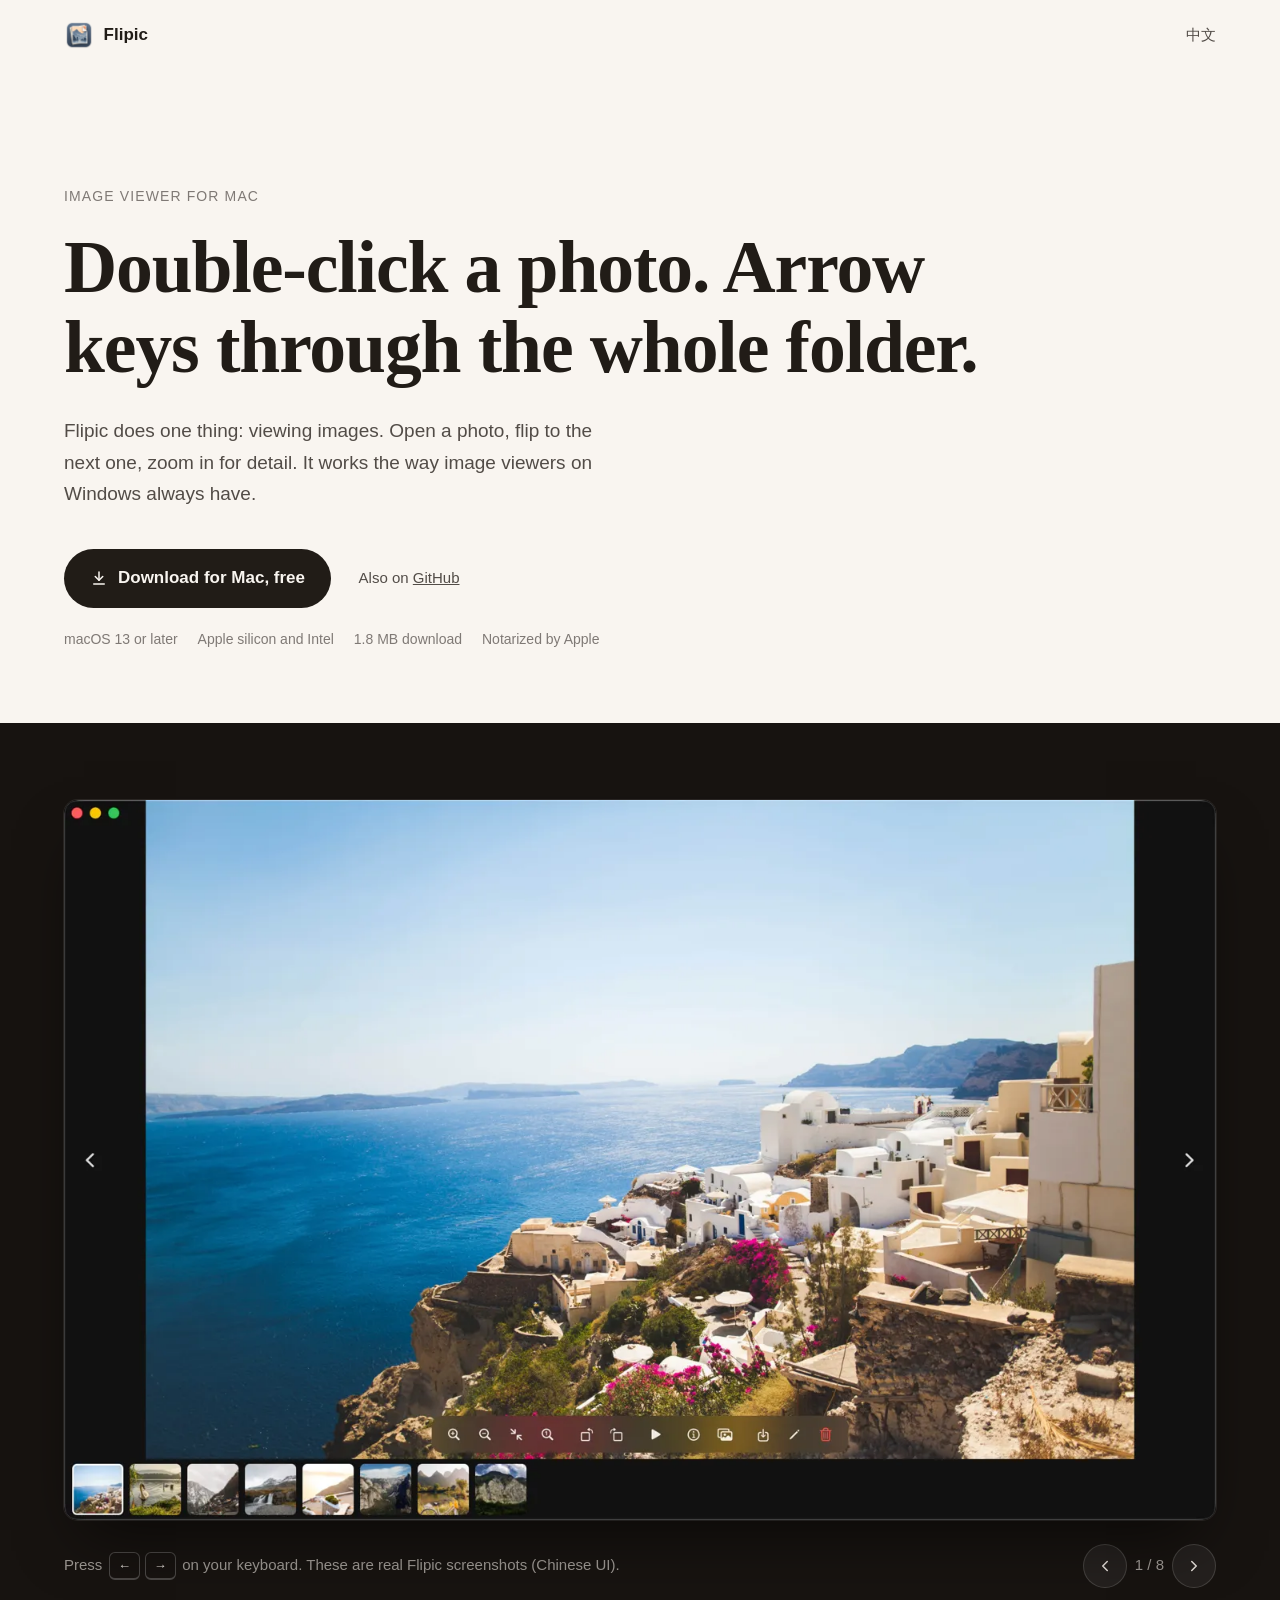
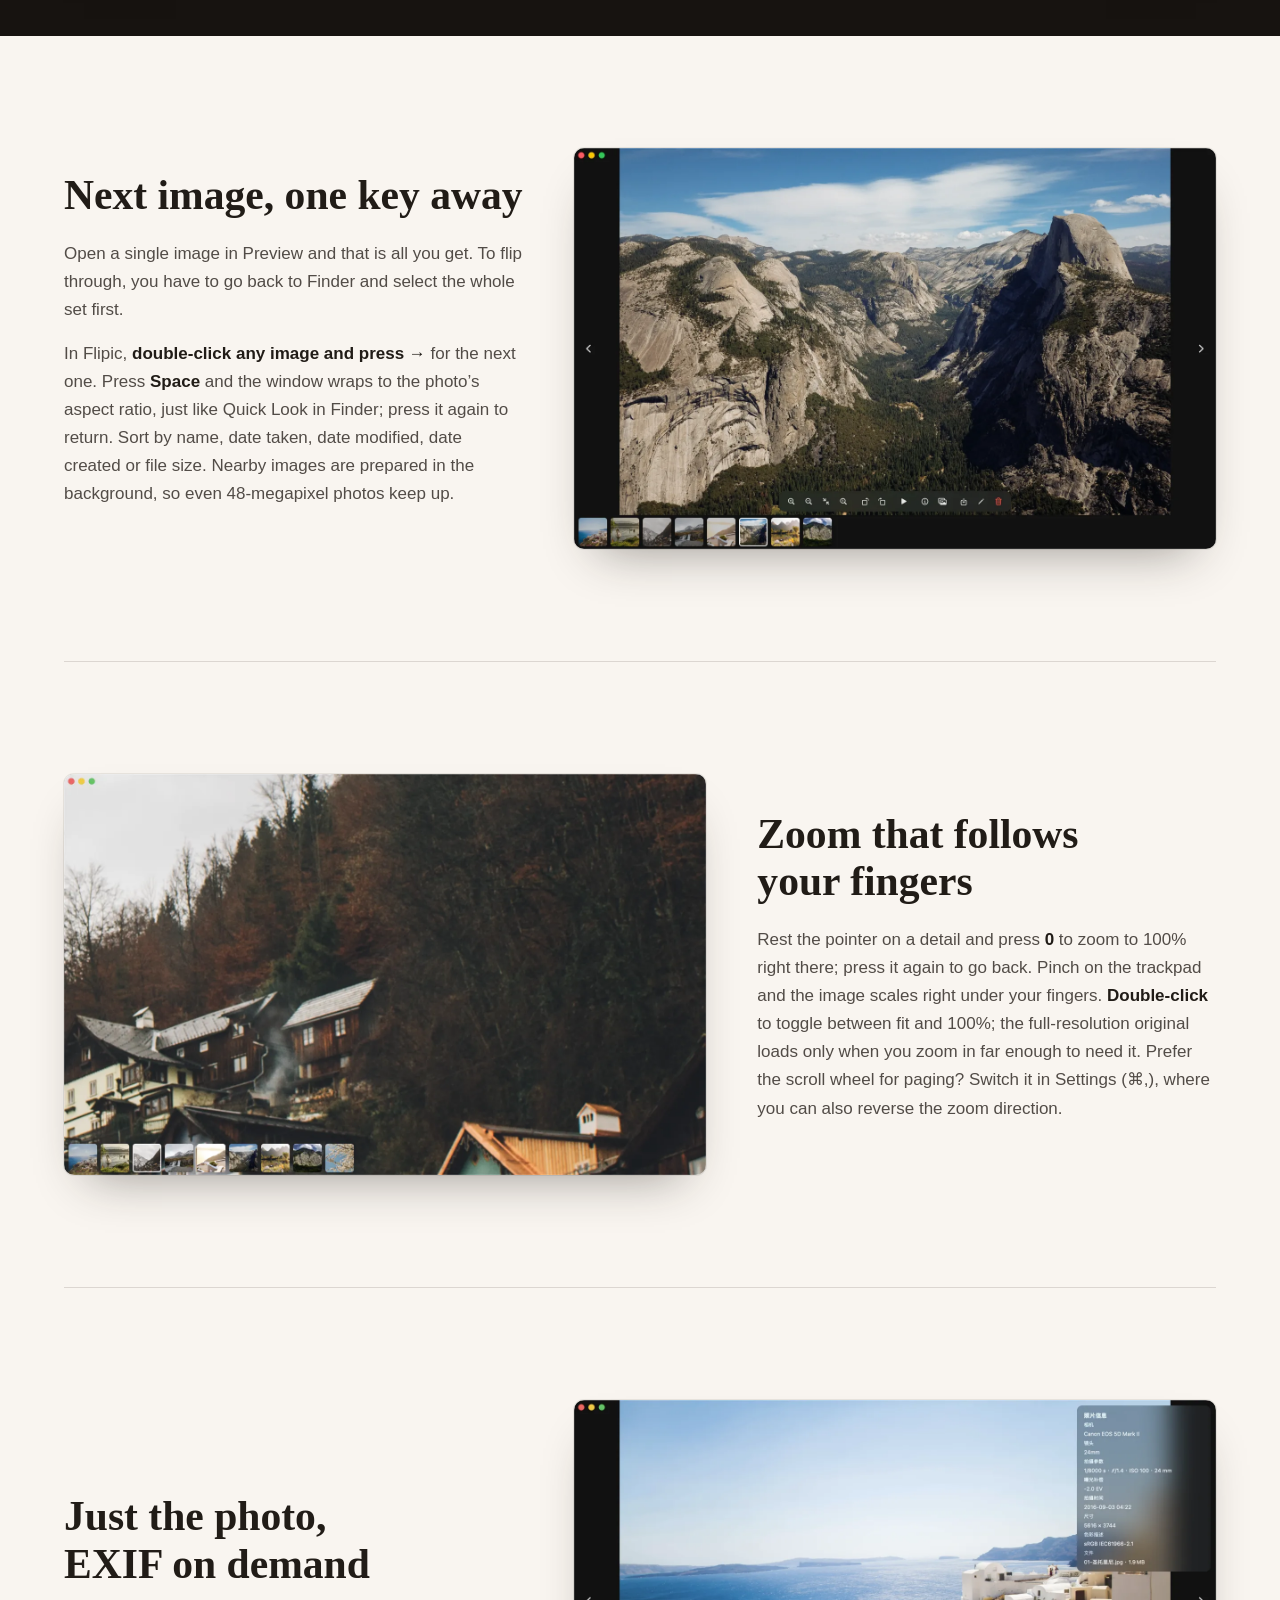
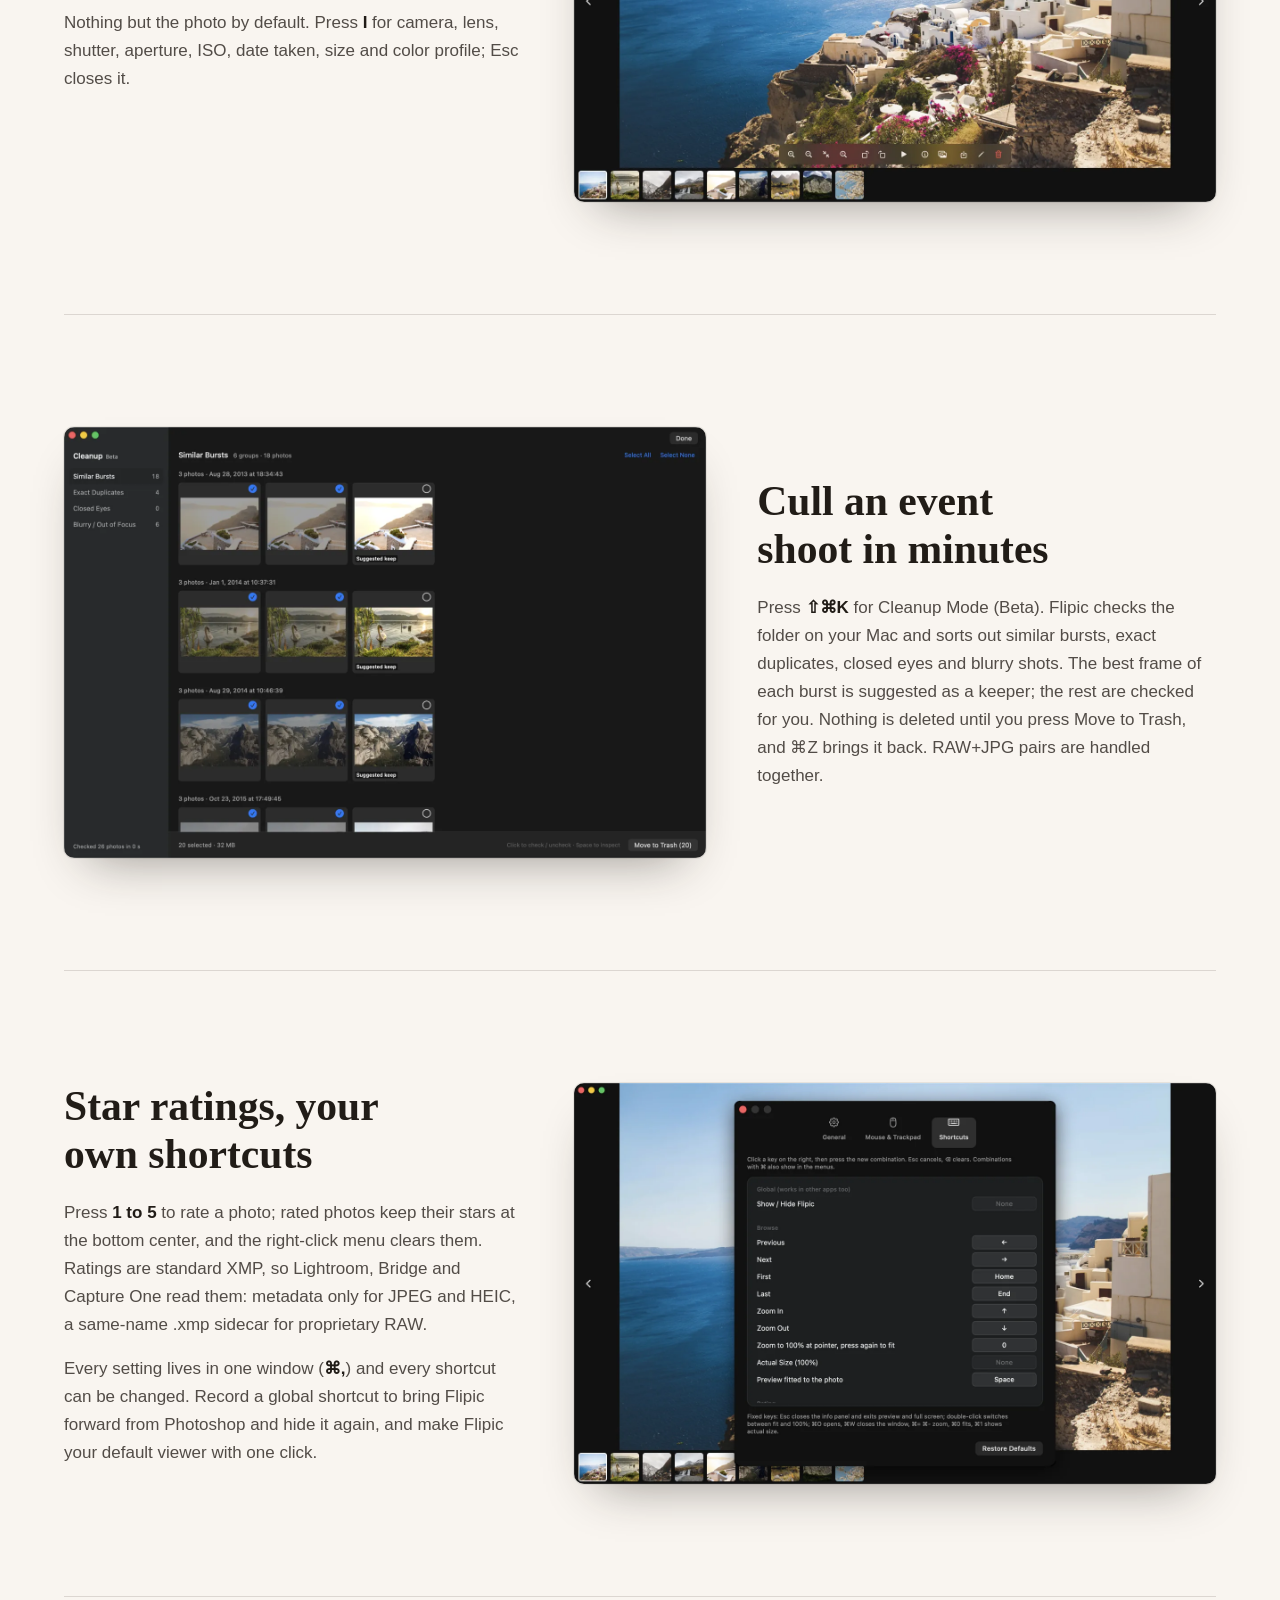
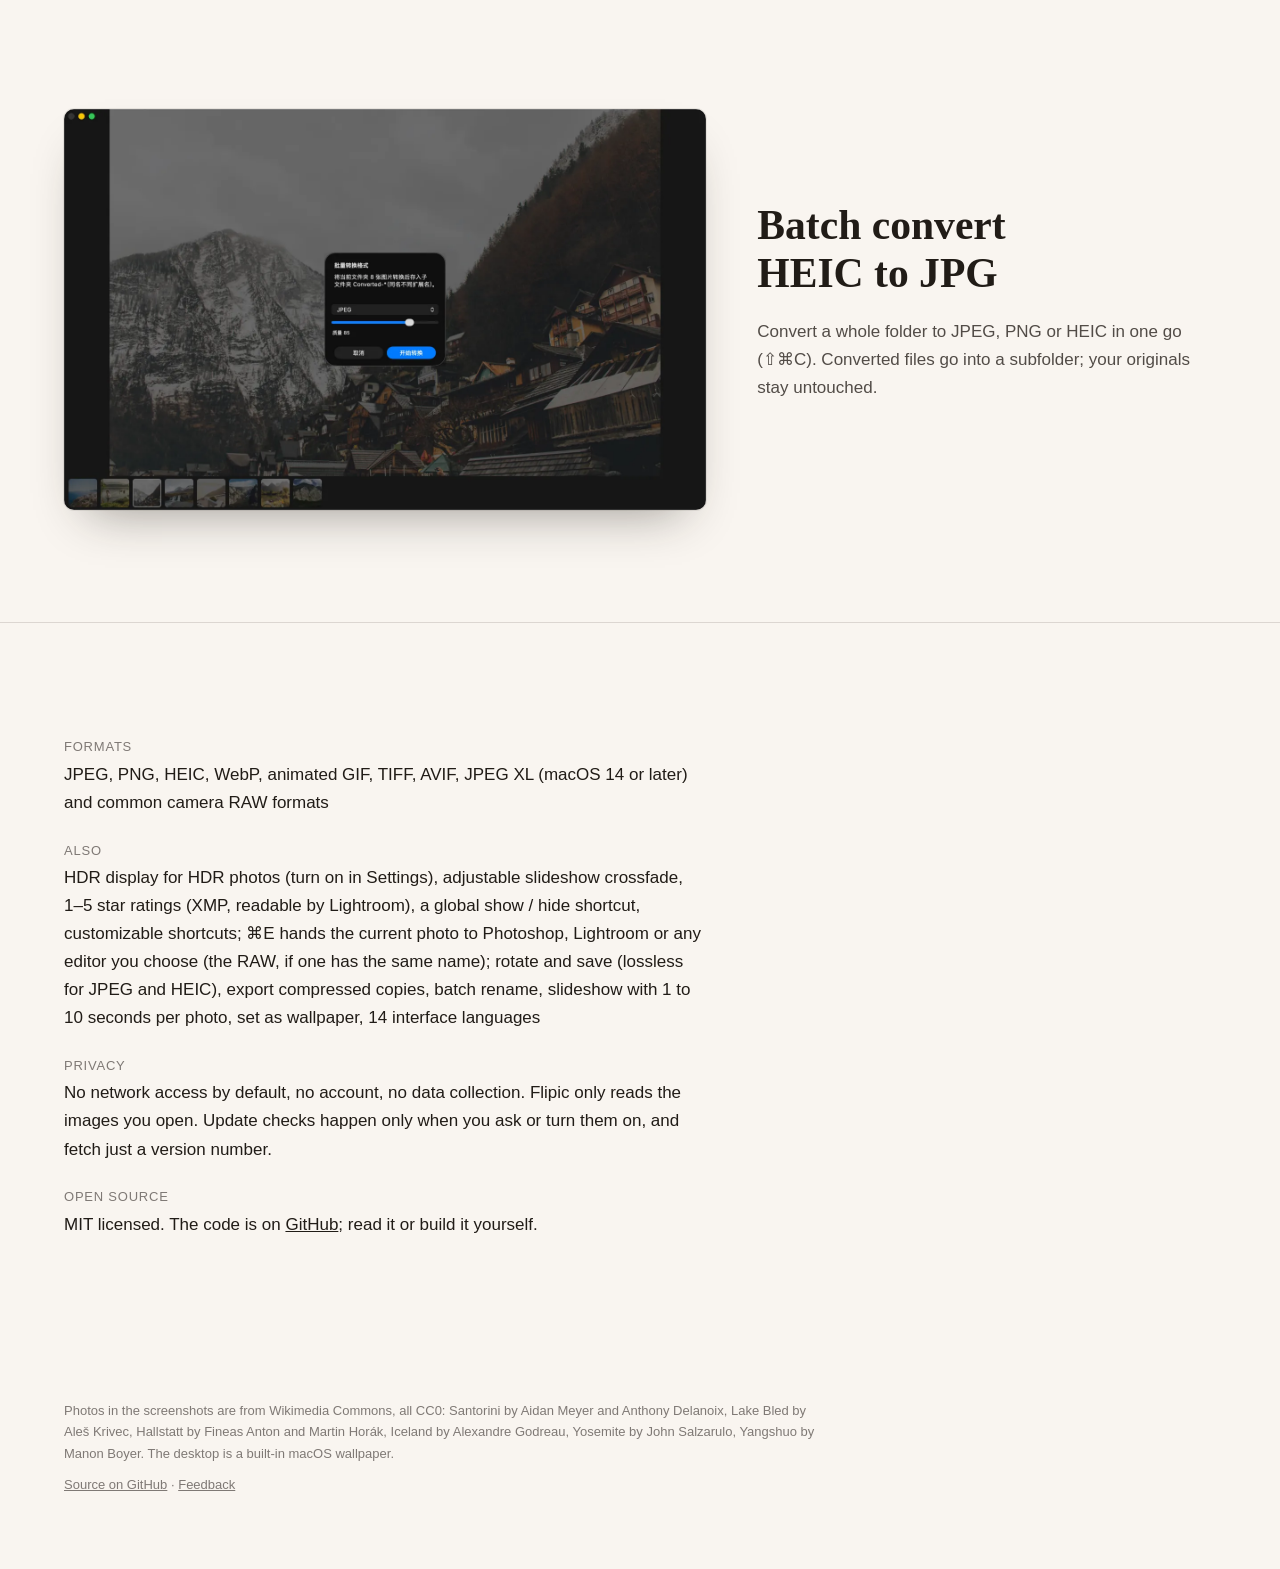
==== docs/en/index.html @ 59c208dd "0.8.1: more Pro tools, honest Pro page - FolderModel can hide files (used to show a JPG + RAW pair a" ====
<!doctype html>
<html lang="en">
<head>
<meta charset="utf-8">
<meta name="viewport" content="width=device-width, initial-scale=1">
<title>Flipic: a free Mac image viewer with arrow-key browsing</title>
<meta name="description" content="Flipic is a free image viewer for Mac. Double-click any image and use the arrow keys to browse the whole folder, like on Windows. Pinch to zoom, see EXIF details, batch convert HEIC to JPG. Under 1 MB, notarized by Apple.">
<link rel="canonical" href="https://flipic.app/en/">
<link rel="alternate" hreflang="zh-CN" href="https://flipic.app/">
<link rel="alternate" hreflang="en" href="https://flipic.app/en/">
<link rel="alternate" hreflang="x-default" href="https://flipic.app/">
<link rel="icon" type="image/png" href="../favicon.png">
<link rel="apple-touch-icon" href="../icon-256.png">
<meta property="og:type" content="website">
<meta property="og:title" content="Flipic: a free Mac image viewer">
<meta property="og:description" content="Double-click an image, browse the whole folder with the arrow keys. Free, under 1 MB.">
<meta property="og:image" content="https://flipic.app/og.jpg">
<meta property="og:url" content="https://flipic.app/en/">
<meta name="twitter:card" content="summary_large_image">
<script type="application/ld+json">
{
  "@context": "https://schema.org",
  "@type": "SoftwareApplication",
  "name": "Flipic",
  "operatingSystem": "macOS 13 or later",
  "applicationCategory": "MultimediaApplication",
  "softwareVersion": "0.8.1",
  "fileSize": "1.8MB",
  "downloadUrl": "https://flipic.app/download/Flipic.dmg",
  "image": "https://flipic.app/og.jpg",
  "offers": { "@type": "Offer", "price": "0", "priceCurrency": "USD" },
  "license": "https://opensource.org/licenses/MIT",
  "description": "Mac image viewer: double-click an image and browse the whole folder with the arrow keys, pinch to zoom, view EXIF, batch convert HEIC to JPG."
}
</script>
<style>
:root {
  --paper: oklch(97.2% 0.008 80);
  --paper-2: oklch(94.5% 0.011 78);
  --ink: oklch(23% 0.012 60);
  --ink-2: oklch(42% 0.012 60);
  --ink-3: oklch(58% 0.01 60);
  --rule: oklch(88% 0.01 70);
  --table: oklch(19% 0.008 60);
  --table-ink: oklch(90% 0.01 75);
  --table-ink-2: oklch(68% 0.01 70);
  --amber: oklch(72% 0.11 68);
  --display: ui-serif, "New York", Georgia, serif;
  --body: -apple-system, "SF Pro Text", "Helvetica Neue", sans-serif;
  --measure: 34rem;
  --gutter: clamp(1.25rem, 4vw, 3.5rem);
}
* { box-sizing: border-box; }
body { margin: 0; background: var(--paper); color: var(--ink); font: 400 1.0625rem/1.65 var(--body); }
a { color: inherit; }
h1, h2 { text-wrap: balance; }
img { display: block; max-width: 100%; height: auto; }
.wrap { width: min(72rem, 100% - 2 * var(--gutter)); margin-inline: auto; }
.top { display: flex; align-items: center; justify-content: space-between; padding-block: 1.25rem; }
.brand { display: flex; align-items: center; gap: .6rem; text-decoration: none; font-weight: 600; }
.brand img { width: 30px; height: 30px; border-radius: 23%; }
.top nav { display: flex; gap: clamp(1rem, 3vw, 2rem); font-size: .9375rem; color: var(--ink-2); }
.top nav a { text-decoration: none; }
.hero { padding-block: clamp(3rem, 9vw, 7.5rem) clamp(2.5rem, 6vw, 4.5rem); }
.eyebrow { font-size: .875rem; color: var(--ink-3); letter-spacing: .08em; text-transform: uppercase; margin: 0 0 1.25rem; }
h1 { font-family: var(--display); font-weight: 600; font-size: clamp(2.5rem, 6.2vw, 4.6rem); line-height: 1.08; letter-spacing: -.015em; margin: 0; max-width: 14em; }
.lede { max-width: var(--measure); margin: 1.75rem 0 0; color: var(--ink-2); font-size: clamp(1.0625rem, 1.6vw, 1.1875rem); }
.get { margin-top: 2.5rem; display: flex; flex-wrap: wrap; align-items: center; gap: 1rem 1.75rem; }
.btn { display: inline-flex; align-items: center; gap: .65rem; background: var(--ink); color: var(--paper); text-decoration: none; font-weight: 600; padding: .95rem 1.6rem; border-radius: 999px; transition: transform .2s cubic-bezier(.22,1,.36,1), background-color .2s; }
.btn:hover { background: oklch(30% 0.014 60); }
.btn:active { transform: scale(.98); }
.btn svg { width: 18px; height: 18px; }
.alt { color: var(--ink-2); font-size: .9375rem; }
.facts { margin: 1.25rem 0 0; padding: 0; list-style: none; display: flex; flex-wrap: wrap; gap: .35rem 1.25rem; font-size: .875rem; color: var(--ink-3); }
.table { background: var(--table); color: var(--table-ink); padding-block: clamp(2.5rem, 6vw, 5rem) clamp(2rem, 4vw, 3rem); }
.frame { position: relative; aspect-ratio: 1440 / 900; border-radius: clamp(8px, 1.1vw, 14px); overflow: hidden; box-shadow: 0 0 0 1px oklch(100% 0 0 / .08), 0 30px 60px -20px oklch(0% 0 0 / .6); }
.frame img { position: absolute; inset: 0; width: 100%; height: 100%; object-fit: cover; opacity: 0; transition: opacity .16s ease-out; }
.frame img.on { opacity: 1; }
.deck { display: flex; align-items: center; justify-content: space-between; gap: 1rem; margin-top: 1.5rem; font-size: .9375rem; color: var(--table-ink-2); }
.deck kbd { font: 600 .8125rem/1 var(--body); color: var(--table-ink); border: 1px solid oklch(100% 0 0 / .22); border-bottom-width: 2px; border-radius: 6px; padding: .3rem .5rem; margin-inline: .15rem; }
.keys { display: flex; align-items: center; gap: .5rem; }
.keys button { width: 44px; height: 44px; border-radius: 50%; cursor: pointer; background: oklch(100% 0 0 / .06); color: var(--table-ink); border: 1px solid oklch(100% 0 0 / .14); display: grid; place-items: center; }
.keys button:hover { background: oklch(100% 0 0 / .12); }
.keys button.hit { background: oklch(100% 0 0 / .2); }
.keys svg { width: 18px; height: 18px; }
.count { font-variant-numeric: tabular-nums; }
.feature { display: grid; gap: clamp(1.75rem, 4vw, 4rem); align-items: center; grid-template-columns: minmax(0, 5fr) minmax(0, 7fr); padding-block: clamp(4rem, 9vw, 7rem); }
.feature + .feature { border-top: 1px solid var(--rule); }
.feature.flip { grid-template-columns: minmax(0, 7fr) minmax(0, 5fr); }
.feature.flip .copytext { order: 2; }
h2 { font-family: var(--display); font-weight: 600; font-size: clamp(1.75rem, 3.4vw, 2.6rem); line-height: 1.15; margin: 0 0 1.25rem; }
.copytext p { margin: 0 0 1rem; color: var(--ink-2); max-width: var(--measure); }
.copytext p strong { color: var(--ink); }
.shot { border-radius: 10px; overflow: hidden; box-shadow: 0 0 0 1px oklch(23% 0.012 60 / .08), 0 24px 48px -24px oklch(23% 0.012 60 / .45); }
.specs { padding-block: clamp(4rem, 8vw, 6rem); border-top: 1px solid var(--rule); }
.specs dt { font-size: .8125rem; color: var(--ink-3); letter-spacing: .06em; text-transform: uppercase; margin-top: 1.4rem; }
.specs dt:first-child { margin-top: 0; }
.specs dd { margin: .2rem 0 0; max-width: 40rem; }
footer { padding-block: 3rem 4rem; font-size: .8125rem; color: var(--ink-3); }
footer p { margin: 0 0 .6rem; max-width: 48rem; }
@media (prefers-reduced-motion: reduce) { .frame img { transition: none; } }
@media (max-width: 760px) {
  .feature, .feature.flip { grid-template-columns: 1fr; }
  .feature.flip .copytext { order: 0; }
  .deck { flex-direction: column-reverse; align-items: flex-start; }
  .hint-keys { display: none; }
}
</style>
</head>
<body>
<header class="wrap top">
  <a class="brand" href="./"><img src="../icon-256.png" alt="" width="30" height="30">Flipic</a>
  <nav><a href="../" hreflang="zh-CN">中文</a></nav>
</header>
<main>
  <section class="wrap hero">
    <p class="eyebrow">Image viewer for Mac</p>
    <h1>Double-click a photo. Arrow keys through the whole folder.</h1>
    <p class="lede">Flipic does one thing: viewing images. Open a photo, flip to the next one, zoom in for detail. It works the way image viewers on Windows always have.</p>
    <div class="get">
      <a class="btn" href="../download/Flipic.dmg" download>
        <svg viewBox="0 0 24 24" fill="none" stroke="currentColor" stroke-width="2" stroke-linecap="round" stroke-linejoin="round" aria-hidden="true"><path d="M12 4v11"/><path d="m7 10 5 5 5-5"/><path d="M5 20h14"/></svg>
        Download for Mac, free
      </a>
      <span class="alt">Also on <a href="https://github.com/xmasdong/flipic/releases/latest">GitHub</a></span>
    </div>
    <ul class="facts">
      <li>macOS 13 or later</li>
      <li>Apple silicon and Intel</li>
      <li>1.8 MB download</li>
      <li>Notarized by Apple</li>
    </ul>
  </section>

  <section class="table" aria-label="Browsing demo">
    <div class="wrap">
      <div class="frame" id="frame">
        <img class="on" src="../shots/browse-01.webp" alt="Flipic showing photo 1 of 8 in a folder" width="1440" height="900" fetchpriority="high">
      </div>
      <div class="deck">
        <span class="hint-keys">Press <kbd>←</kbd><kbd>→</kbd> on your keyboard. These are real Flipic screenshots (Chinese UI).</span>
        <span class="keys">
          <button type="button" data-step="-1" aria-label="Previous"><svg viewBox="0 0 24 24" fill="none" stroke="currentColor" stroke-width="2" stroke-linecap="round" stroke-linejoin="round" aria-hidden="true"><path d="m15 18-6-6 6-6"/></svg></button>
          <span class="count" id="count" aria-live="polite">1 / 8</span>
          <button type="button" data-step="1" aria-label="Next"><svg viewBox="0 0 24 24" fill="none" stroke="currentColor" stroke-width="2" stroke-linecap="round" stroke-linejoin="round" aria-hidden="true"><path d="m9 18 6-6-6-6"/></svg></button>
        </span>
      </div>
    </div>
  </section>

  <div class="wrap">
    <section class="feature">
      <div class="copytext">
        <h2>Next image, one key away</h2>
        <p>Open a single image in Preview and that is all you get. To flip through, you have to go back to Finder and select the whole set first.</p>
        <p>In Flipic, <strong>double-click any image and press →</strong> for the next one. Press <strong>Space</strong> and the window wraps to the photo’s aspect ratio, just like Quick Look in Finder; press it again to return. Sort by name, date taken, date modified, date created or file size. Nearby images are prepared in the background, so even 48-megapixel photos keep up.</p>
      </div>
      <img class="shot" src="../shots/browse-06.webp" alt="Flipic thumbnail strip and navigation arrows" width="1440" height="900" loading="lazy">
    </section>
    <section class="feature flip">
      <div class="copytext">
        <h2>Zoom that follows your fingers</h2>
        <p>Rest the pointer on a detail and press <strong>0</strong> to zoom to 100% right there; press it again to go back. Pinch on the trackpad and the image scales right under your fingers. <strong>Double-click</strong> to toggle between fit and 100%; the full-resolution original loads only when you zoom in far enough to need it. Prefer the scroll wheel for paging? Switch it in Settings (⌘,), where you can also reverse the zoom direction.</p>
      </div>
      <img class="shot" src="../shots/zoom.webp" alt="Flipic viewing a photo at 100%" width="1440" height="900" loading="lazy">
    </section>
    <section class="feature">
      <div class="copytext">
        <h2>Just the photo, EXIF on demand</h2>
        <p>Nothing but the photo by default. Press <strong>I</strong> for camera, lens, shutter, aperture, ISO, date taken, size and color profile; Esc closes it.</p>
      </div>
      <img class="shot" src="../shots/exif.webp" alt="Flipic photo info panel" width="1440" height="900" loading="lazy">
    </section>
    <section class="feature flip">
      <div class="copytext">
        <h2>Cull an event shoot in minutes</h2>
        <p>Press <strong>⇧⌘K</strong> for Cleanup Mode (Beta). Flipic checks the folder on your Mac and sorts out similar bursts, exact duplicates, closed eyes and blurry shots. The best frame of each burst is suggested as a keeper; the rest are checked for you. Nothing is deleted until you press Move to Trash, and ⌘Z brings it back. RAW+JPG pairs are handled together.</p>
      </div>
      <img class="shot" src="../shots/cleanup-en.webp" alt="Flipic Cleanup Mode grouping similar bursts" width="1440" height="967" loading="lazy">
    </section>
    <section class="feature">
      <div class="copytext">
        <h2>Star ratings, your own shortcuts</h2>
        <p>Press <strong>1 to 5</strong> to rate a photo; rated photos keep their stars at the bottom center, and the right-click menu clears them. Ratings are standard XMP, so Lightroom, Bridge and Capture One read them: metadata only for JPEG and HEIC, a same-name .xmp sidecar for proprietary RAW.</p>
        <p>Every setting lives in one window (<strong>⌘,</strong>) and every shortcut can be changed. Record a global shortcut to bring Flipic forward from Photoshop and hide it again, and make Flipic your default viewer with one click.</p>
      </div>
      <img class="shot" src="../shots/settings-en.webp" alt="Flipic settings window with customizable shortcuts" width="1440" height="900" loading="lazy">
    </section>
    <section class="feature flip">
      <div class="copytext">
        <h2>Batch convert HEIC to JPG</h2>
        <p>Convert a whole folder to JPEG, PNG or HEIC in one go (⇧⌘C). Converted files go into a subfolder; your originals stay untouched.</p>
      </div>
      <img class="shot" src="../shots/convert.webp" alt="Flipic batch convert dialog" width="1440" height="900" loading="lazy">
    </section>
  </div>

  <section class="specs">
    <div class="wrap">
      <dl>
        <dt>Formats</dt>
        <dd>JPEG, PNG, HEIC, WebP, animated GIF, TIFF, AVIF, JPEG XL (macOS 14 or later) and common camera RAW formats</dd>
        <dt>Also</dt>
        <dd>HDR display for HDR photos (turn on in Settings), adjustable slideshow crossfade, 1–5 star ratings (XMP, readable by Lightroom), a global show / hide shortcut, customizable shortcuts; ⌘E hands the current photo to Photoshop, Lightroom or any editor you choose (the RAW, if one has the same name); rotate and save (lossless for JPEG and HEIC), export compressed copies, batch rename, slideshow with 1 to 10 seconds per photo, set as wallpaper, 14 interface languages</dd>
        <dt>Privacy</dt>
        <dd>No network access by default, no account, no data collection. Flipic only reads the images you open. Update checks happen only when you ask or turn them on, and fetch just a version number.</dd>
        <dt>Open source</dt>
        <dd>MIT licensed. The code is on <a href="https://github.com/xmasdong/flipic">GitHub</a>; read it or build it yourself.</dd>
      </dl>
    </div>
  </section>
</main>
<footer class="wrap">
  <p>Photos in the screenshots are from Wikimedia Commons, all CC0: Santorini by Aidan Meyer and Anthony Delanoix, Lake Bled by Aleš Krivec, Hallstatt by Fineas Anton and Martin Horák, Iceland by Alexandre Godreau, Yosemite by John Salzarulo, Yangshuo by Manon Boyer. The desktop is a built-in macOS wallpaper.</p>
  <p><a href="https://github.com/xmasdong/flipic">Source on GitHub</a> · <a href="https://github.com/xmasdong/flipic/issues">Feedback</a></p>
</footer>
<script>
(() => {
  const total = 8, frame = document.getElementById('frame'), count = document.getElementById('count');
  const imgs = [frame.querySelector('img')];
  let i = 0;
  const get = n => {
    if (!imgs[n]) {
      const im = new Image(1440, 900);
      im.src = `../shots/browse-${String(n + 1).padStart(2, '0')}.webp`;
      im.alt = `Flipic showing photo ${n + 1} of ${total}`;
      im.decoding = 'async';
      frame.appendChild(im);
      imgs[n] = im;
    }
    return imgs[n];
  };
  const go = step => {
    const next = (i + step + total) % total, im = get(next);
    const show = () => {
      imgs[i].classList.remove('on'); im.classList.add('on'); i = next;
      count.textContent = `${i + 1} / ${total}`;
      get((i + step + total) % total);
    };
    im.complete ? show() : im.addEventListener('load', show, { once: true });
  };
  const flash = step => {
    const b = document.querySelector(`.keys button[data-step="${step}"]`);
    b.classList.add('hit'); setTimeout(() => b.classList.remove('hit'), 140);
  };
  document.addEventListener('keydown', e => {
    if (e.metaKey || e.ctrlKey || e.altKey) return;
    if (e.key === 'ArrowRight') { e.preventDefault(); flash(1); go(1); }
    if (e.key === 'ArrowLeft') { e.preventDefault(); flash(-1); go(-1); }
  });
  document.querySelectorAll('.keys button').forEach(b => b.addEventListener('click', () => go(Number(b.dataset.step))));
  window.addEventListener('load', () => { get(1); get(total - 1); });
})();
</script>
</body>
</html>
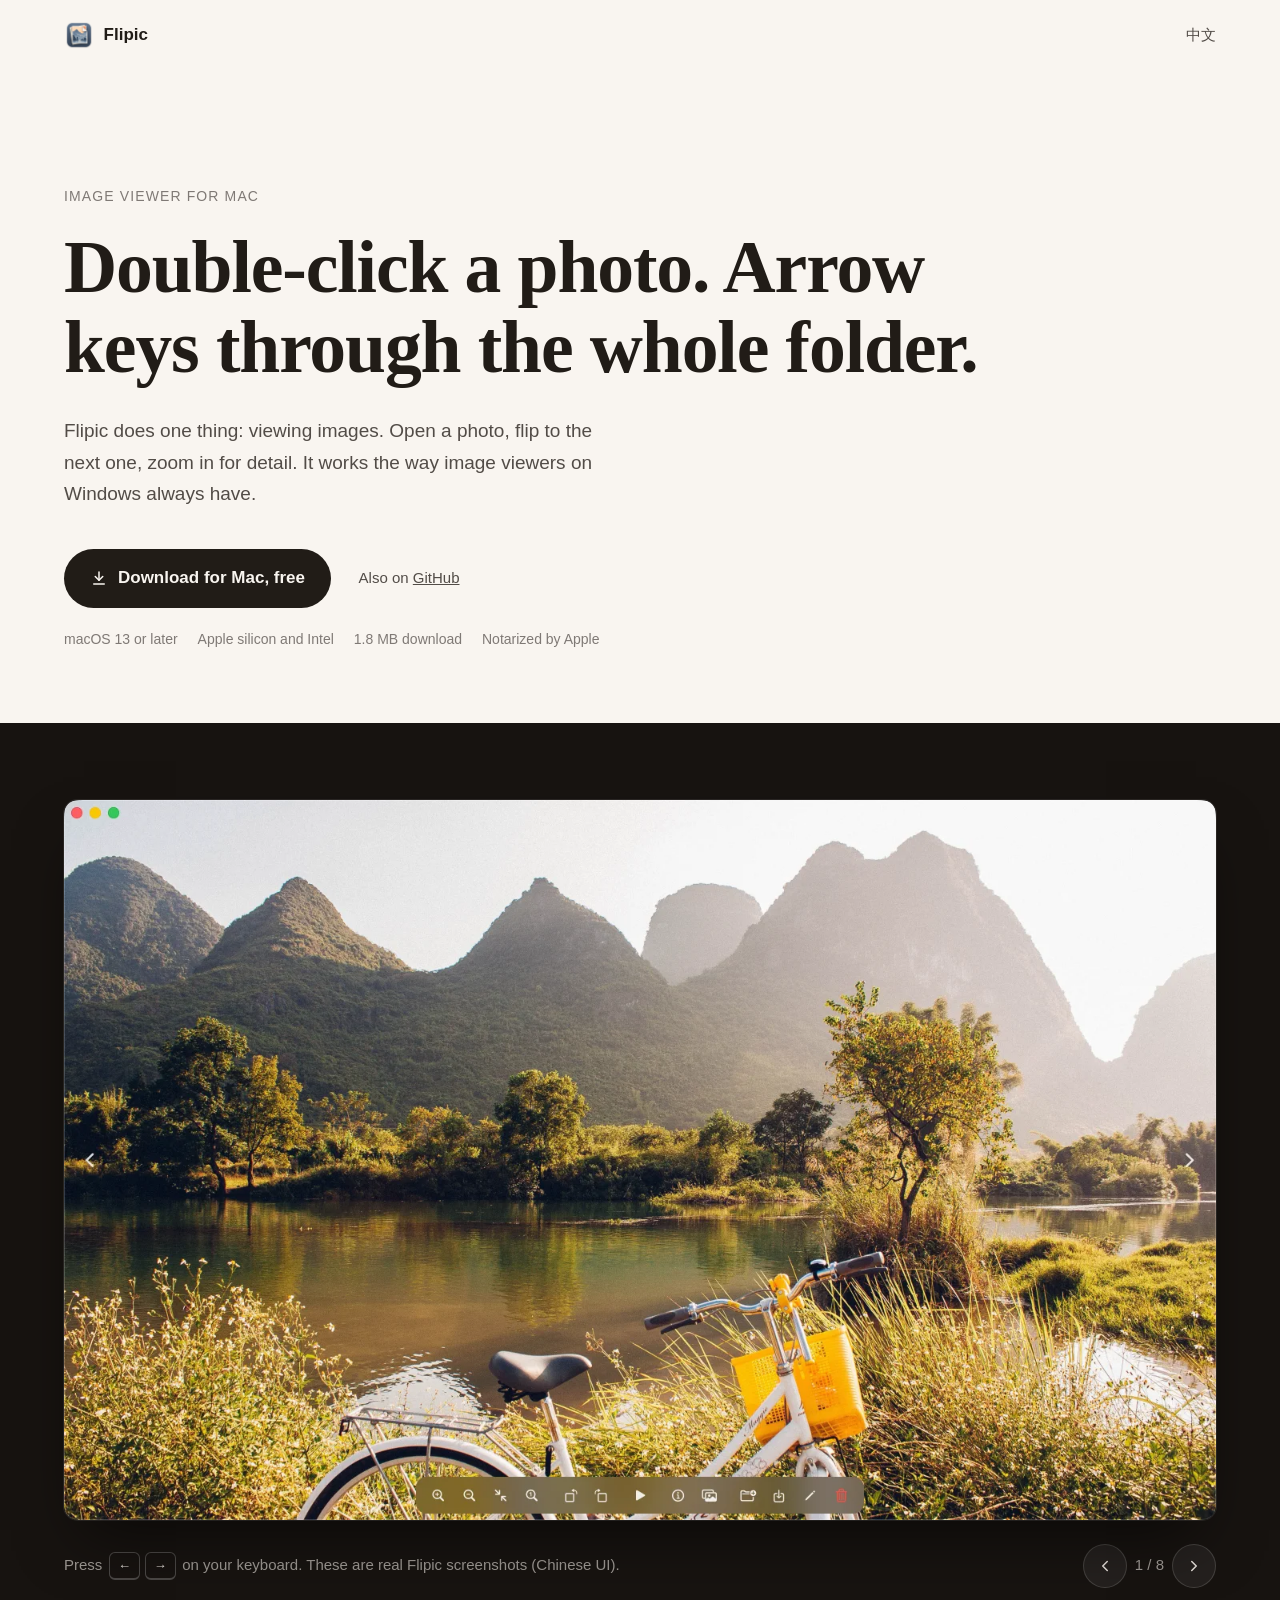
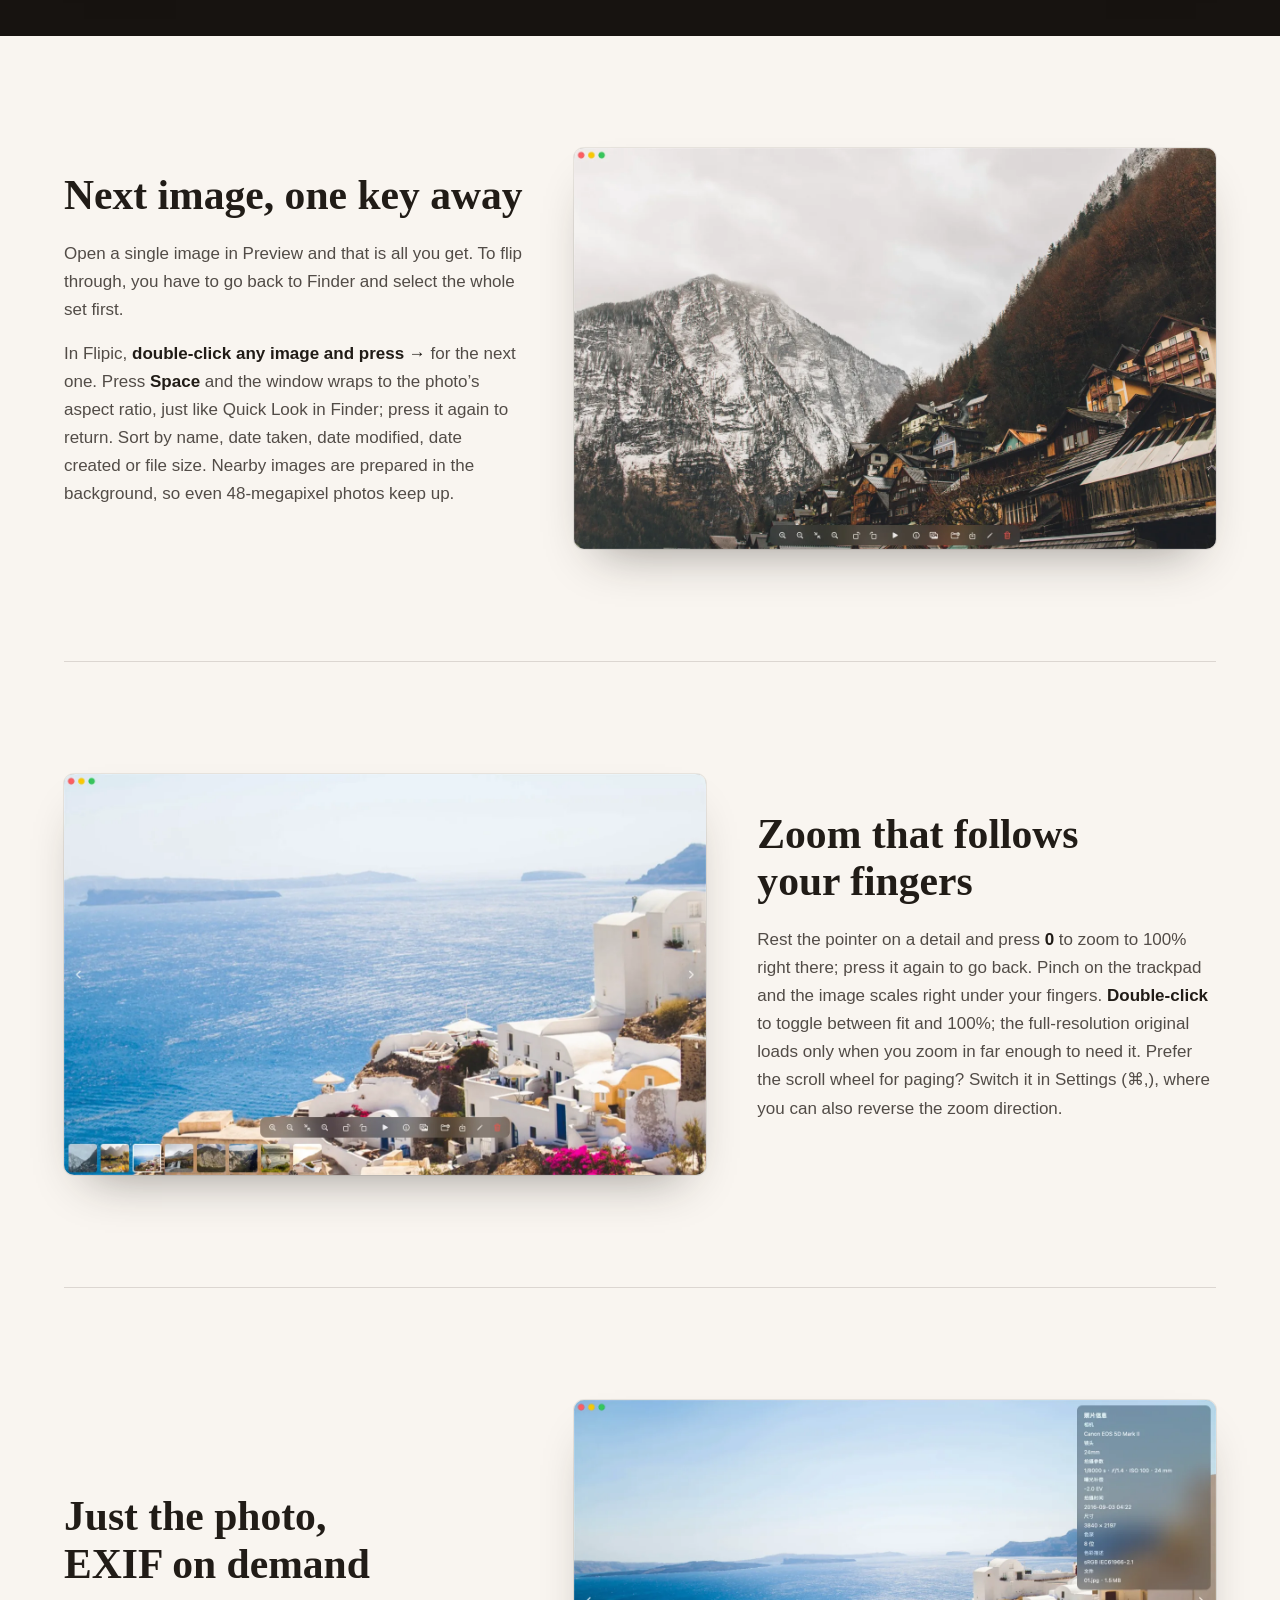
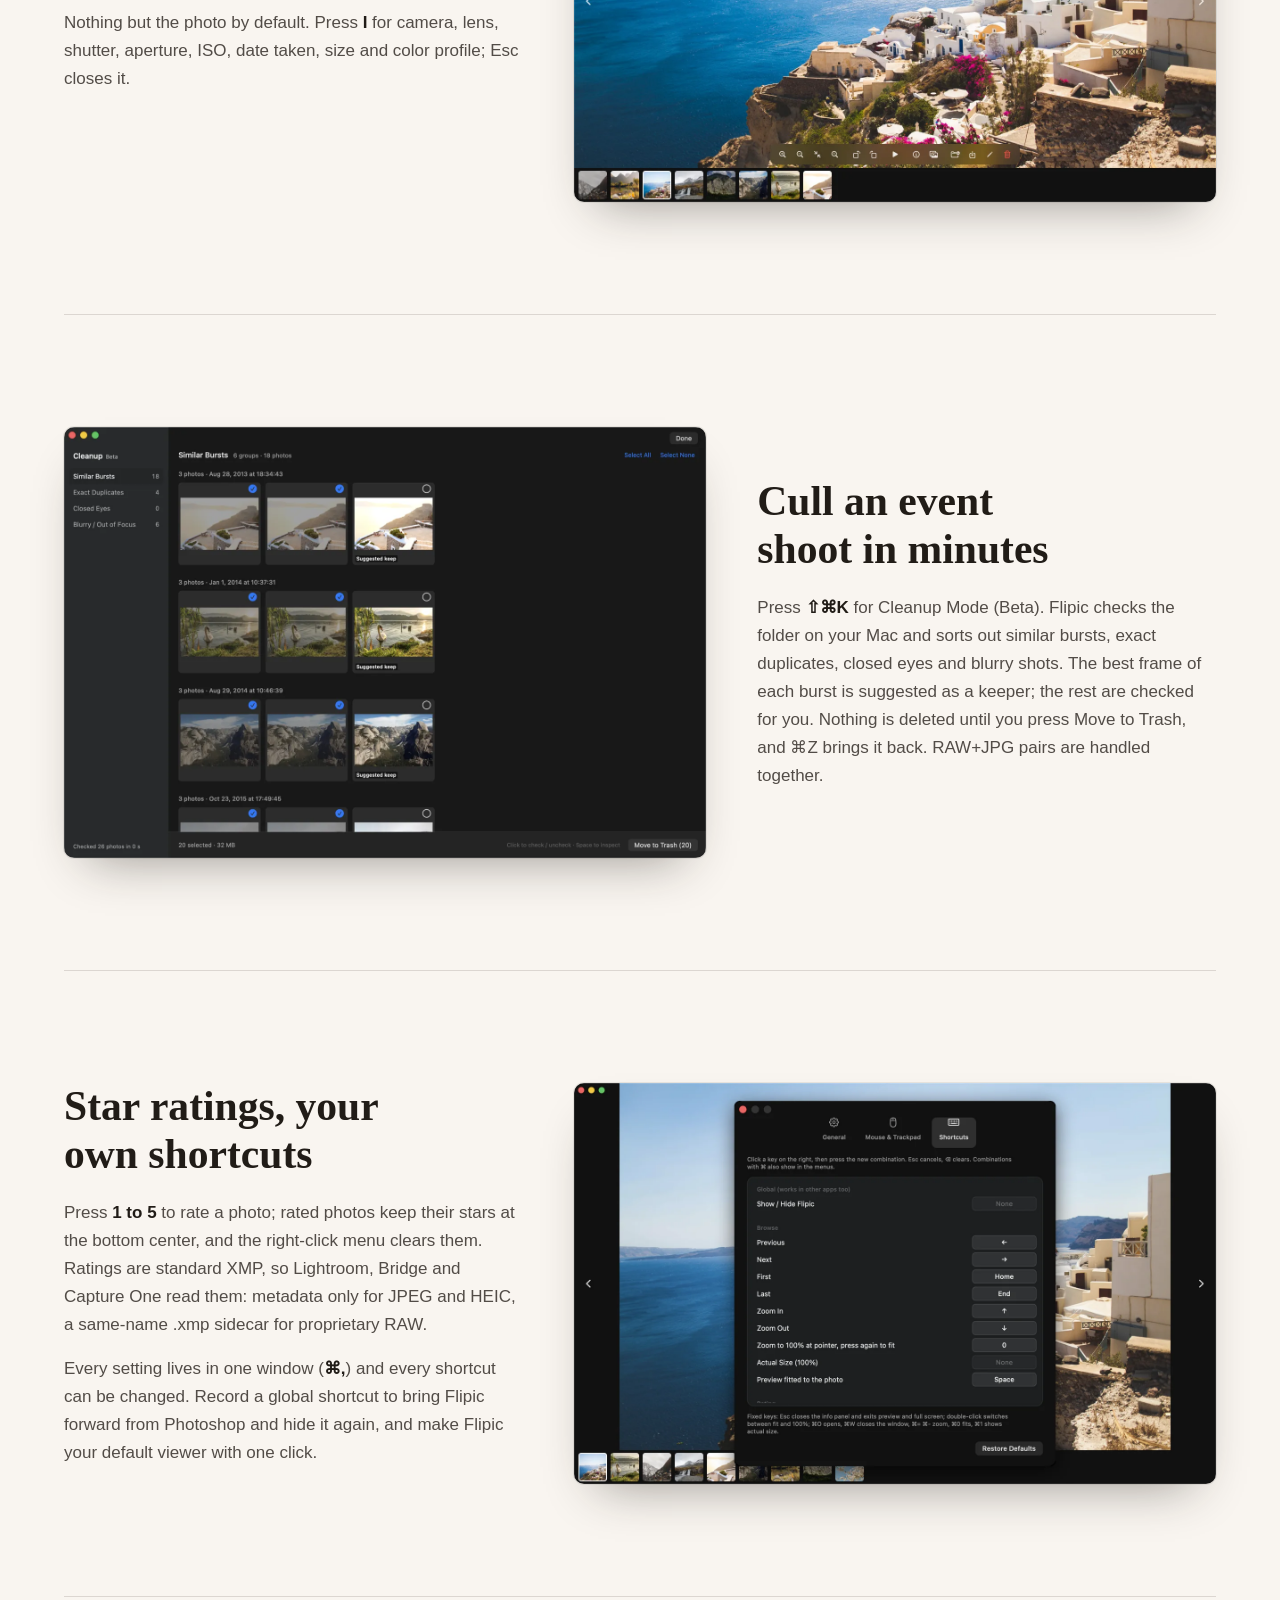
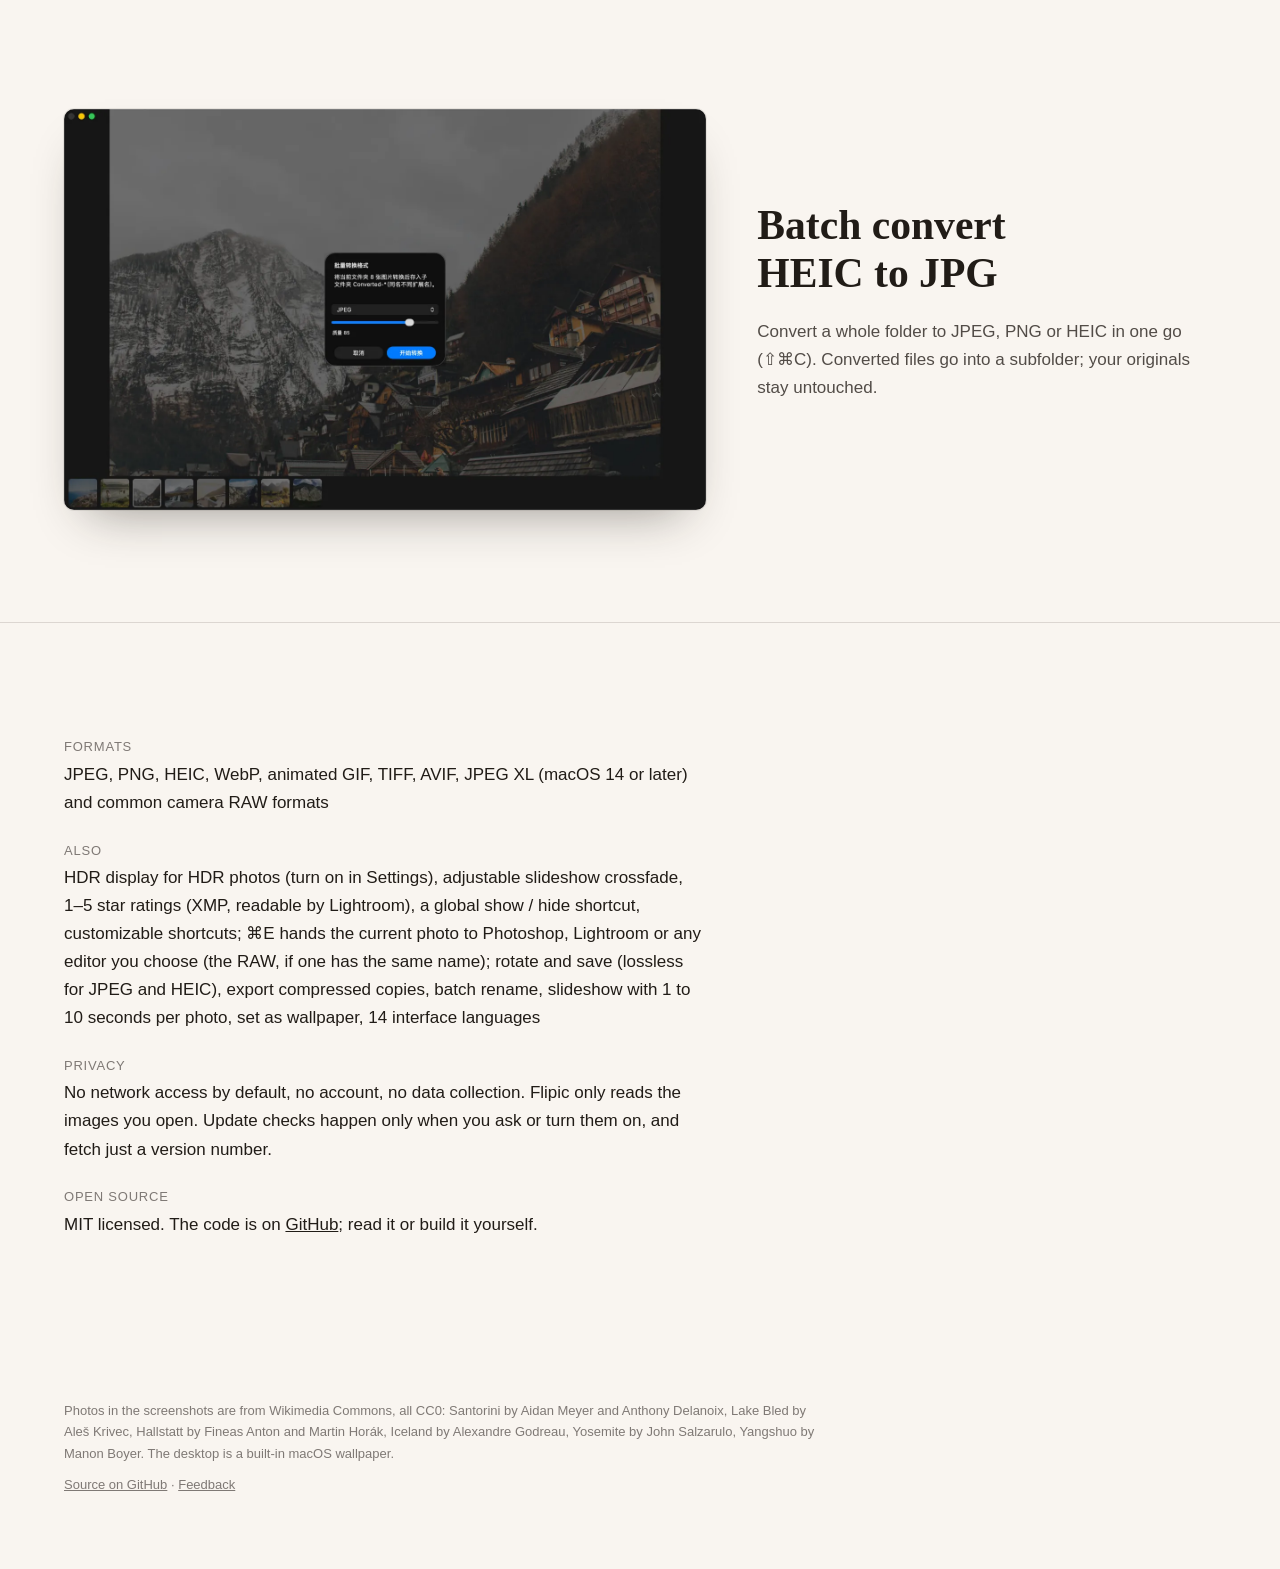
==== commit ffc381f2: "0.8.3 Pro trial is 7 days; site and README updated to match.  Co-Authored-By: Claude Opus 5.5 <norep" ====
--- a/docs/en/index.html
+++ b/docs/en/index.html
@@ -24,7 +24,7 @@
   "name": "Flipic",
   "operatingSystem": "macOS 13 or later",
   "applicationCategory": "MultimediaApplication",
-  "softwareVersion": "0.8.1",
+  "softwareVersion": "0.8.3",
   "fileSize": "1.8MB",
   "downloadUrl": "https://flipic.app/download/Flipic.dmg",
   "image": "https://flipic.app/og.jpg",
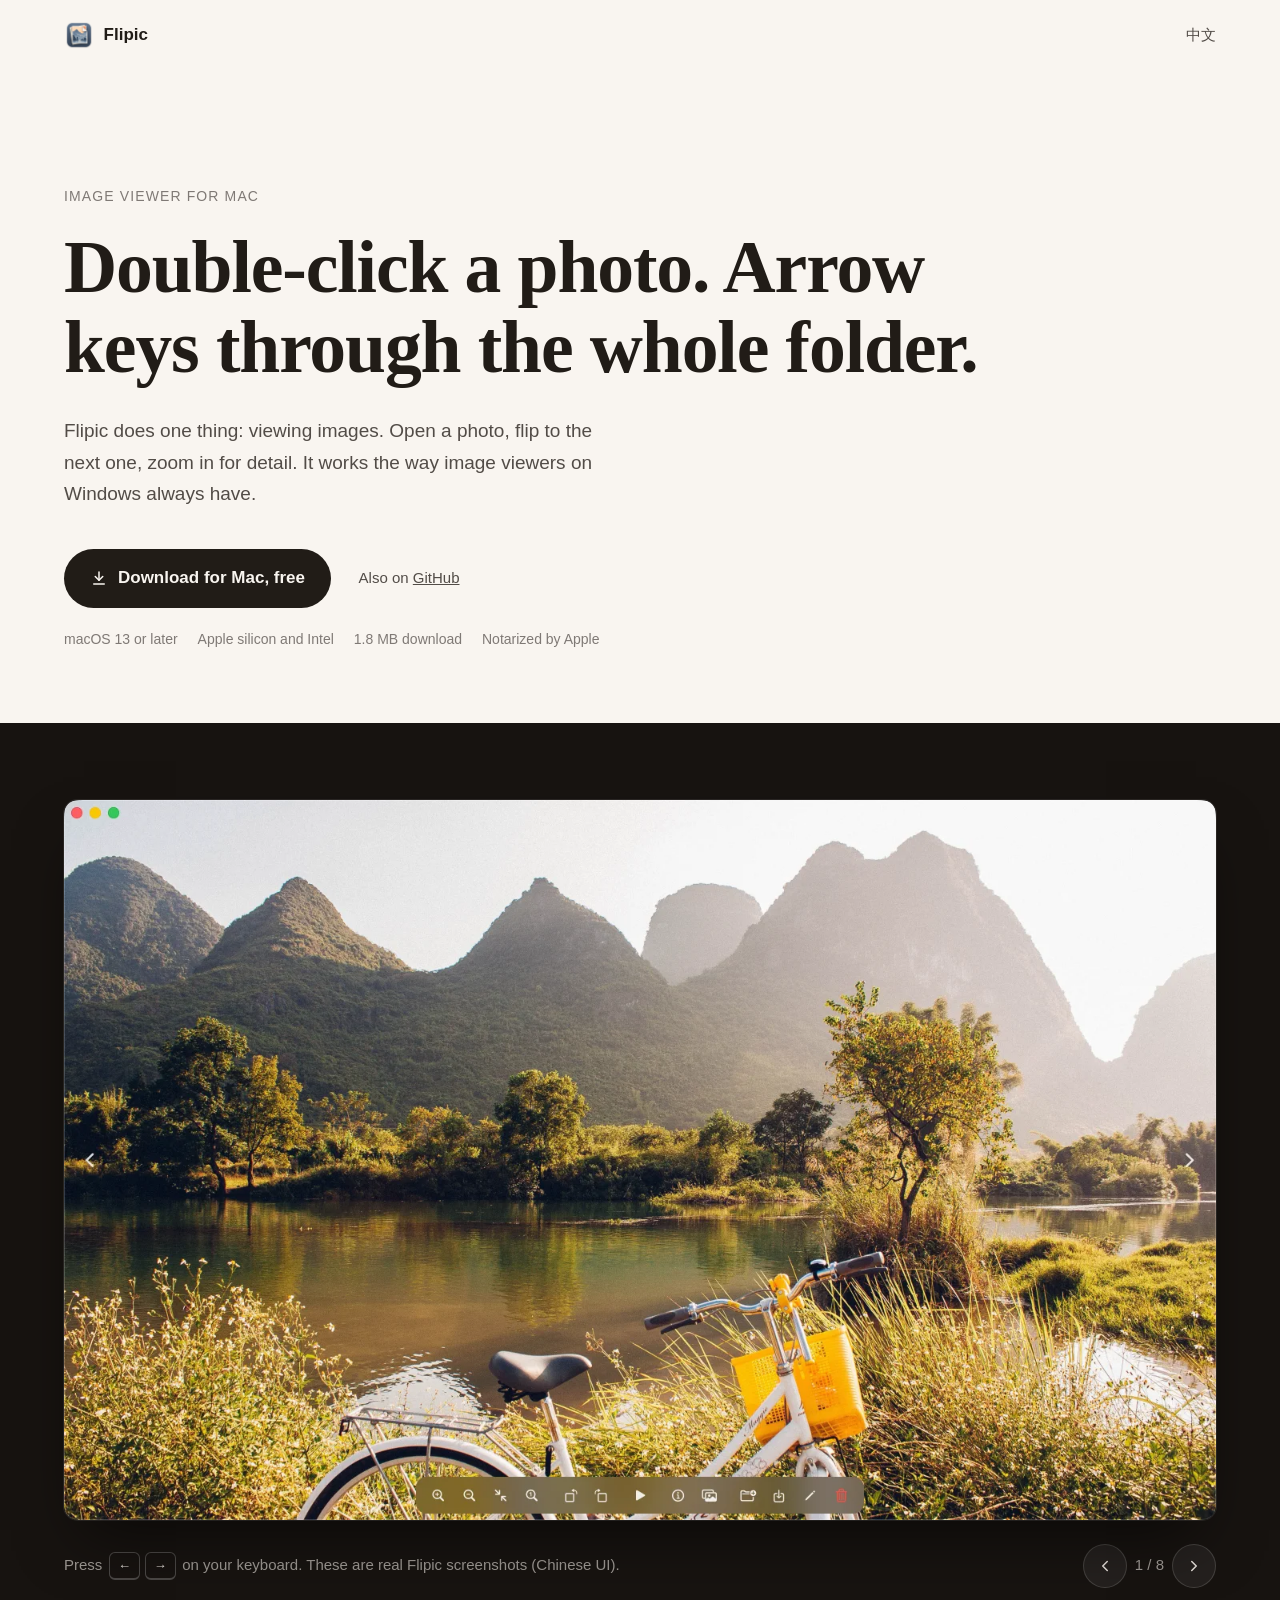
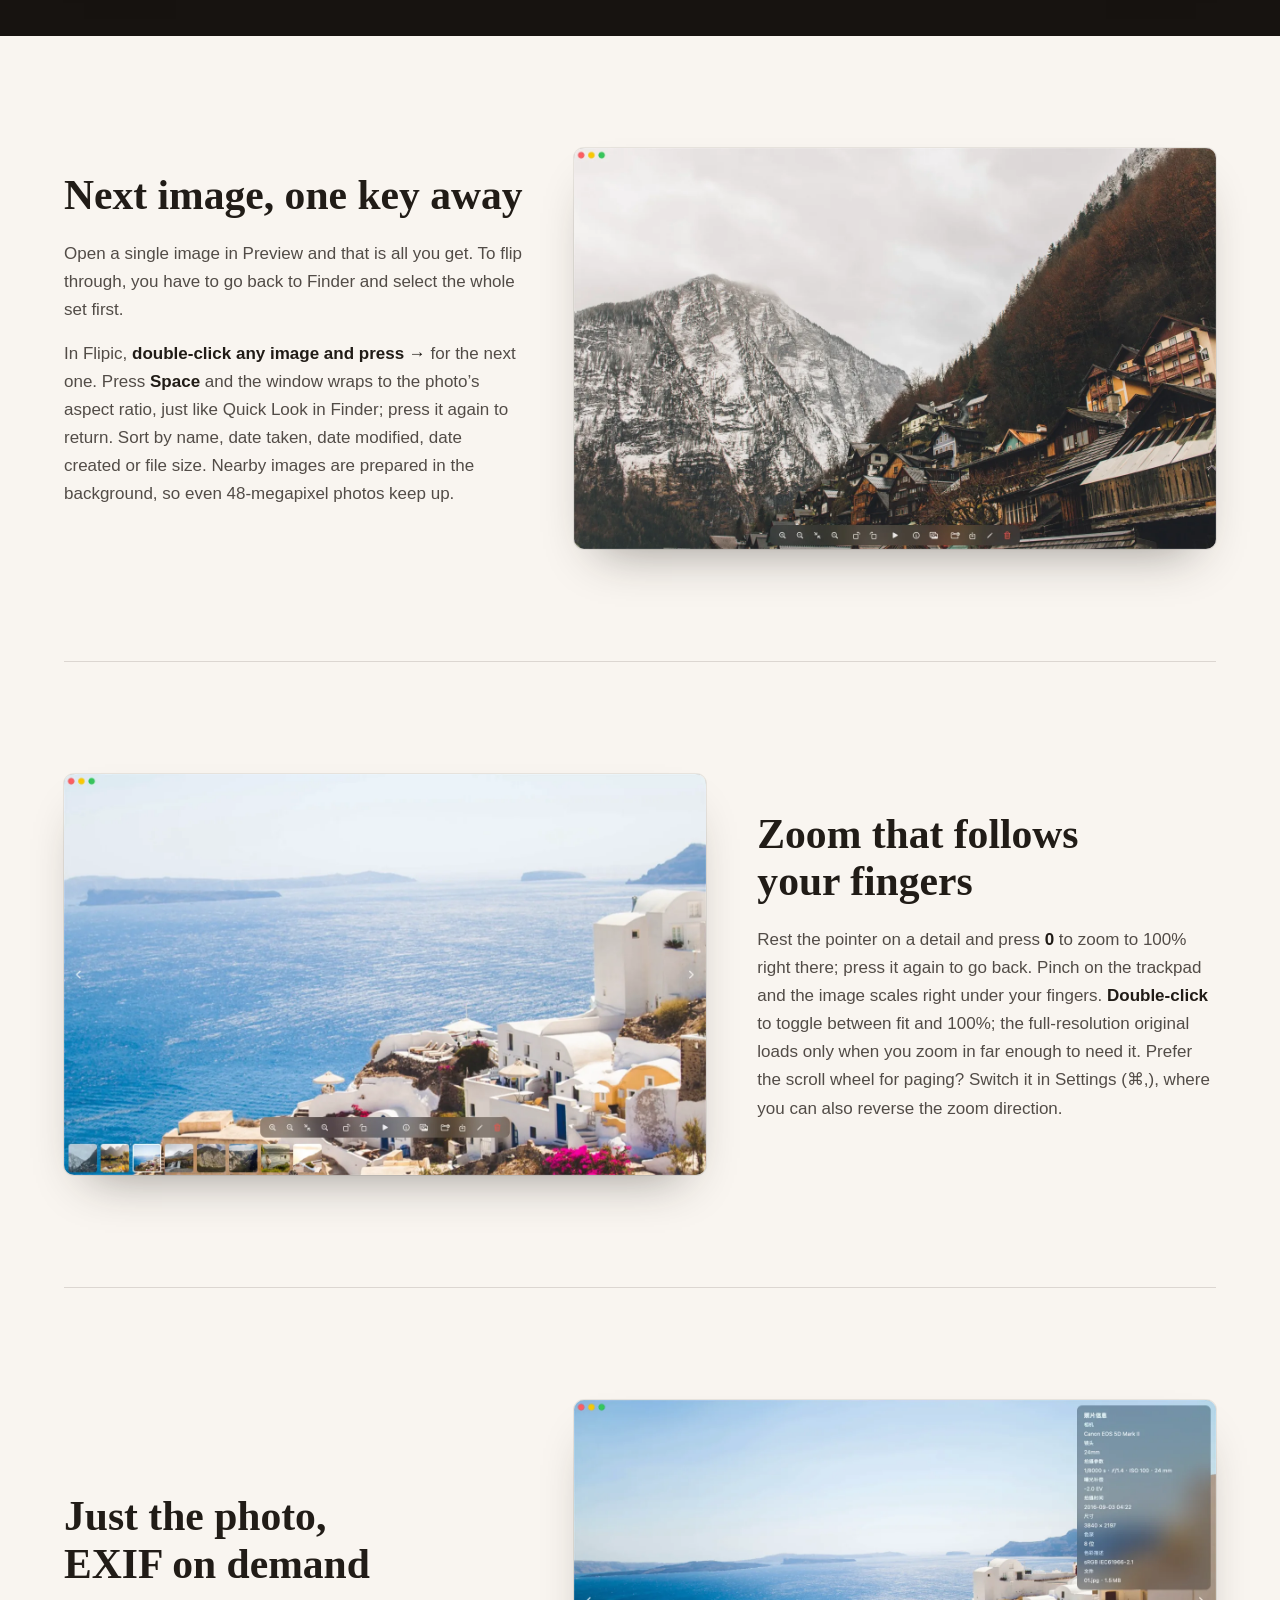
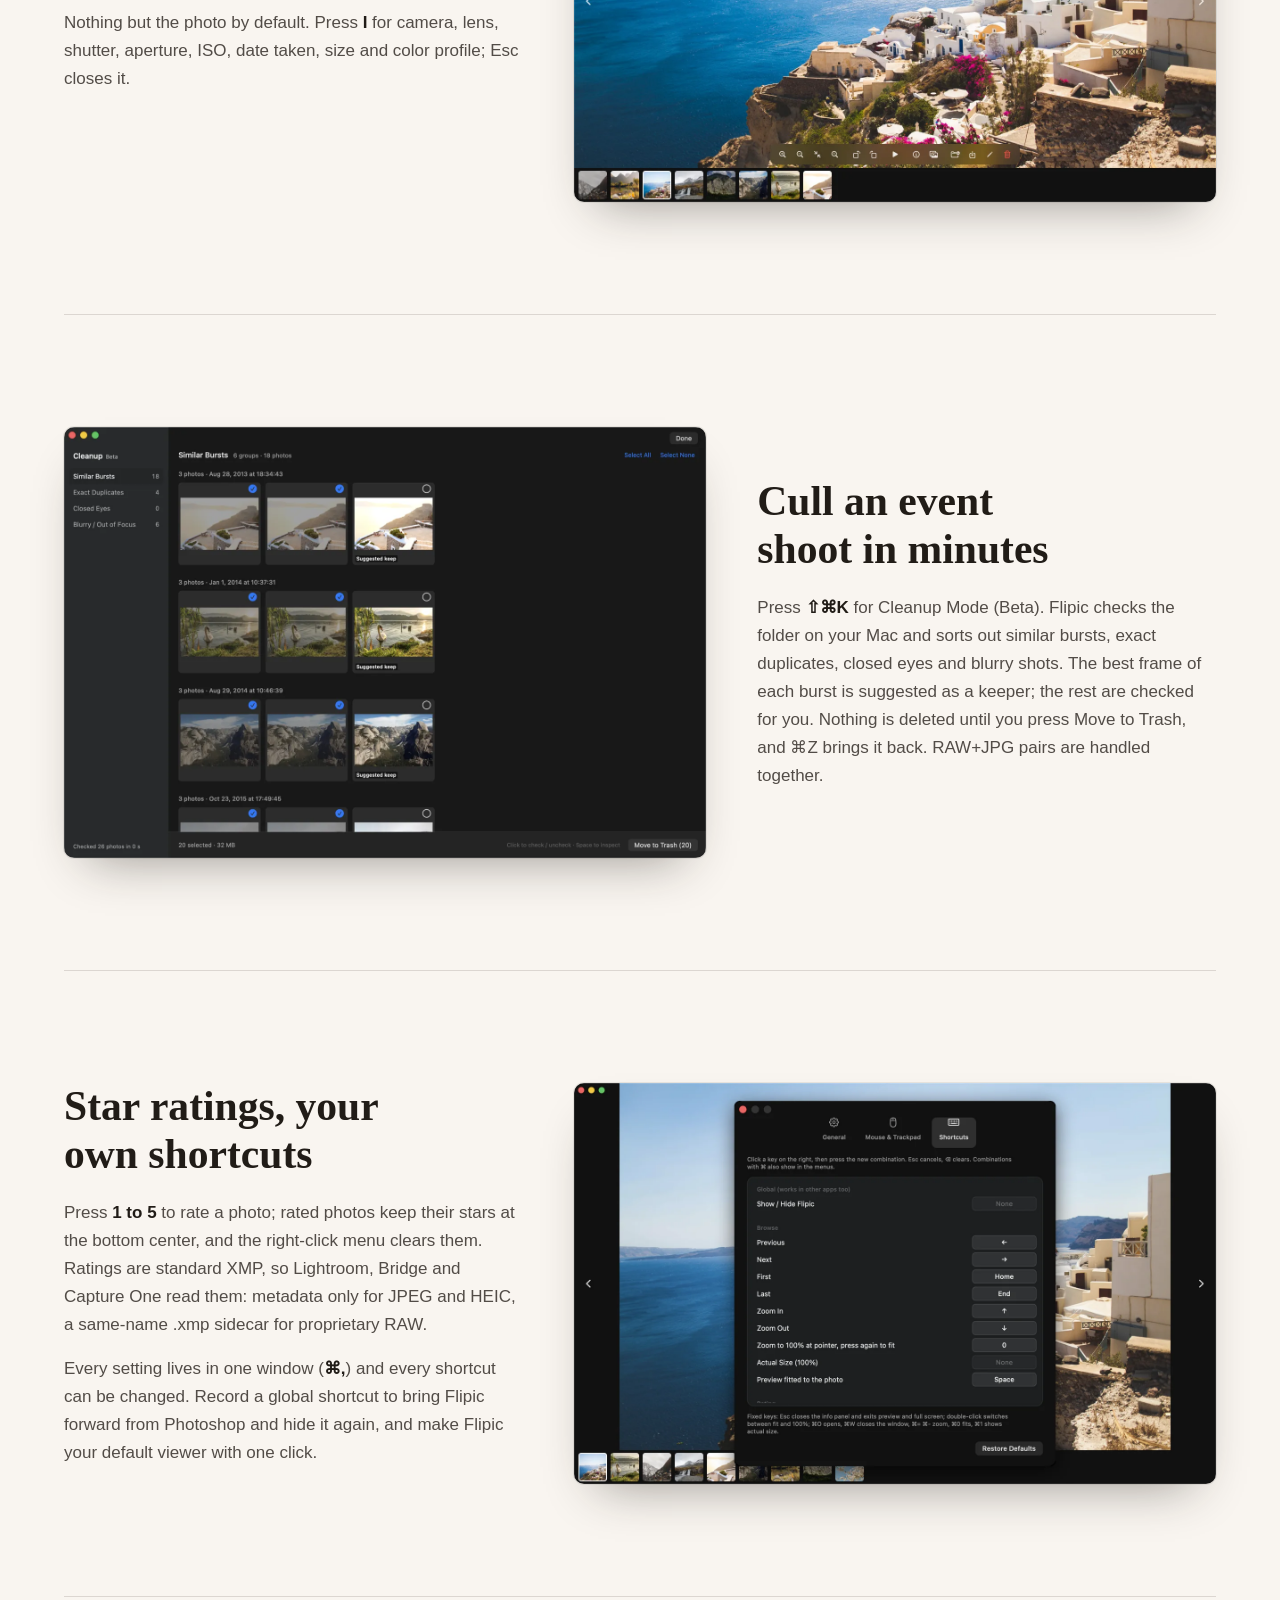
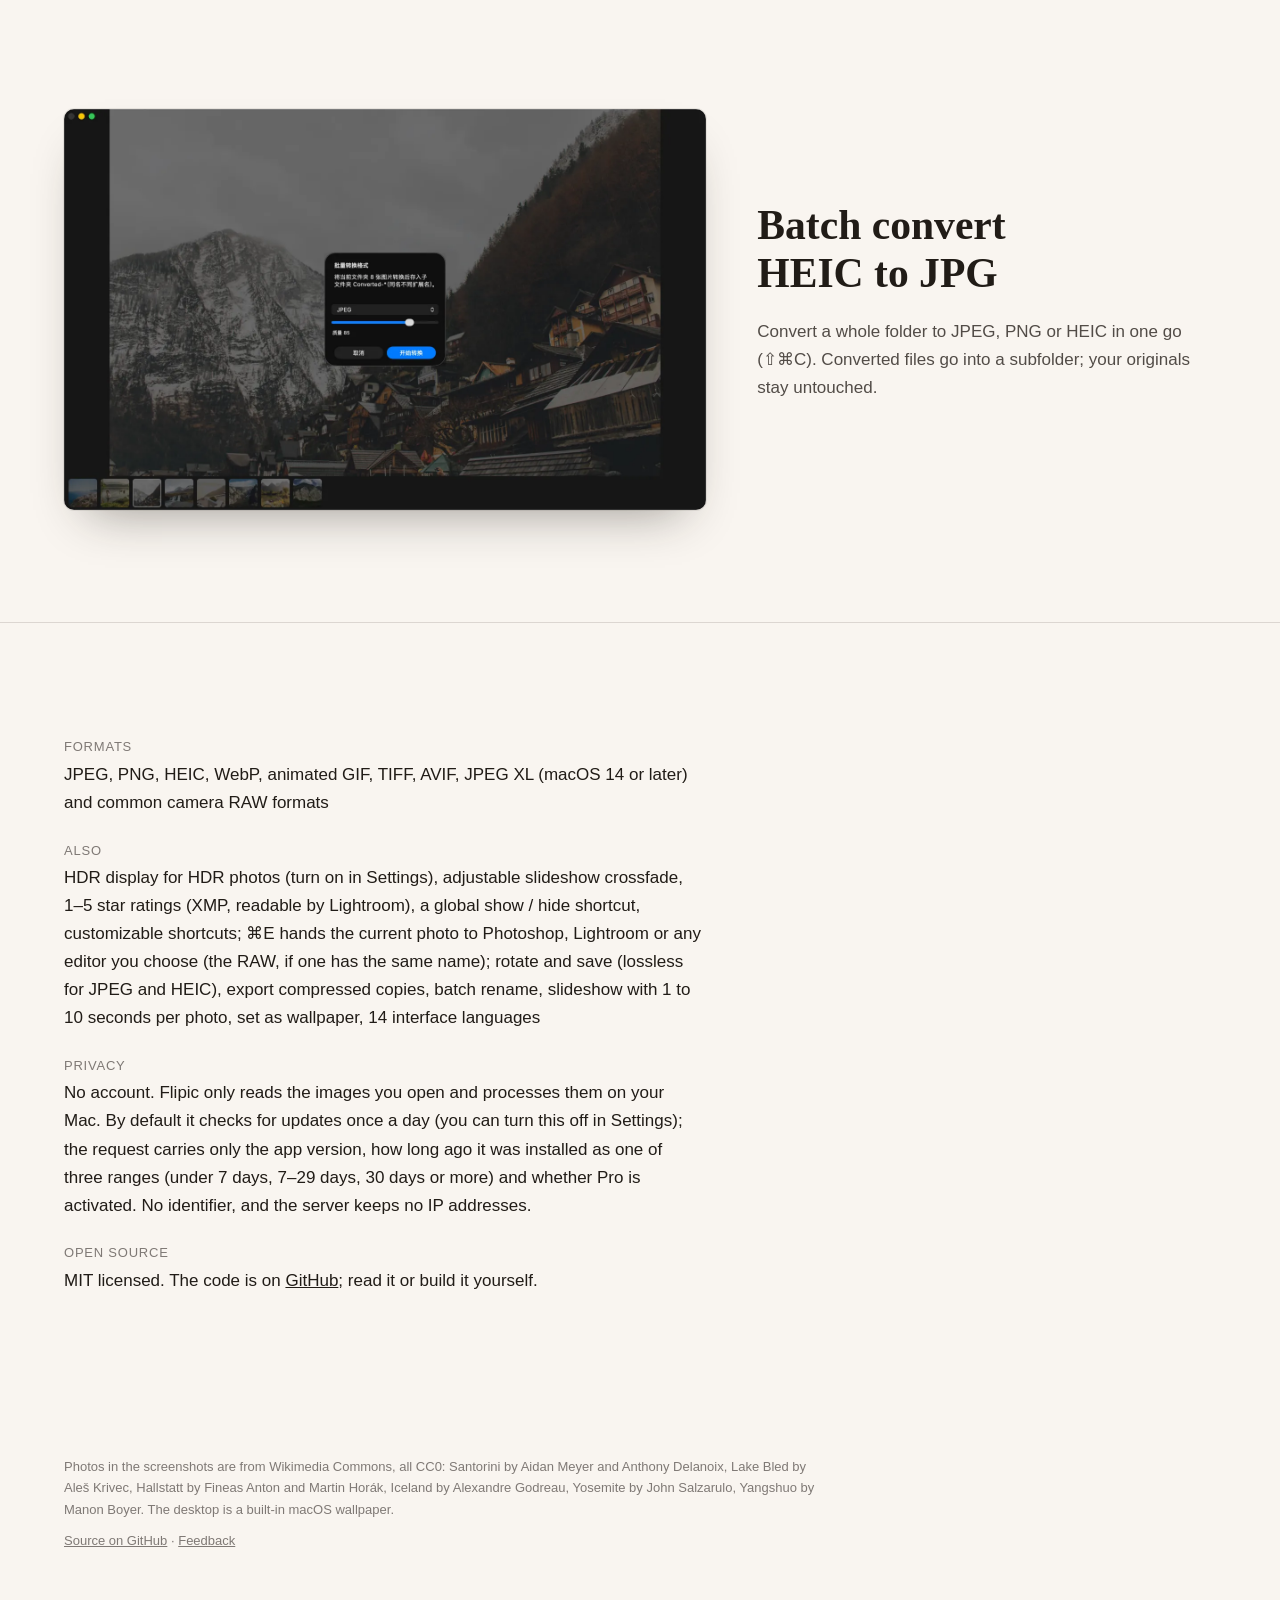
==== commit db8fd915: "1.0.39: export presets hooks, fit-to-photo preview paging fix, install-age range and Pro flag on the" ====
--- a/docs/en/index.html
+++ b/docs/en/index.html
@@ -24,7 +24,7 @@
   "name": "Flipic",
   "operatingSystem": "macOS 13 or later",
   "applicationCategory": "MultimediaApplication",
-  "softwareVersion": "0.8.3",
+  "softwareVersion": "0.8.7",
   "fileSize": "1.8MB",
   "downloadUrl": "https://flipic.app/download/Flipic.dmg",
   "image": "https://flipic.app/og.jpg",
@@ -203,7 +203,7 @@
         <dt>Also</dt>
         <dd>HDR display for HDR photos (turn on in Settings), adjustable slideshow crossfade, 1–5 star ratings (XMP, readable by Lightroom), a global show / hide shortcut, customizable shortcuts; ⌘E hands the current photo to Photoshop, Lightroom or any editor you choose (the RAW, if one has the same name); rotate and save (lossless for JPEG and HEIC), export compressed copies, batch rename, slideshow with 1 to 10 seconds per photo, set as wallpaper, 14 interface languages</dd>
         <dt>Privacy</dt>
-        <dd>No network access by default, no account, no data collection. Flipic only reads the images you open. Update checks happen only when you ask or turn them on, and fetch just a version number.</dd>
+        <dd>No account. Flipic only reads the images you open and processes them on your Mac. By default it checks for updates once a day (you can turn this off in Settings); the request carries only the app version, how long ago it was installed as one of three ranges (under 7 days, 7–29 days, 30 days or more) and whether Pro is activated. No identifier, and the server keeps no IP addresses.</dd>
         <dt>Open source</dt>
         <dd>MIT licensed. The code is on <a href="https://github.com/xmasdong/flipic">GitHub</a>; read it or build it yourself.</dd>
       </dl>
